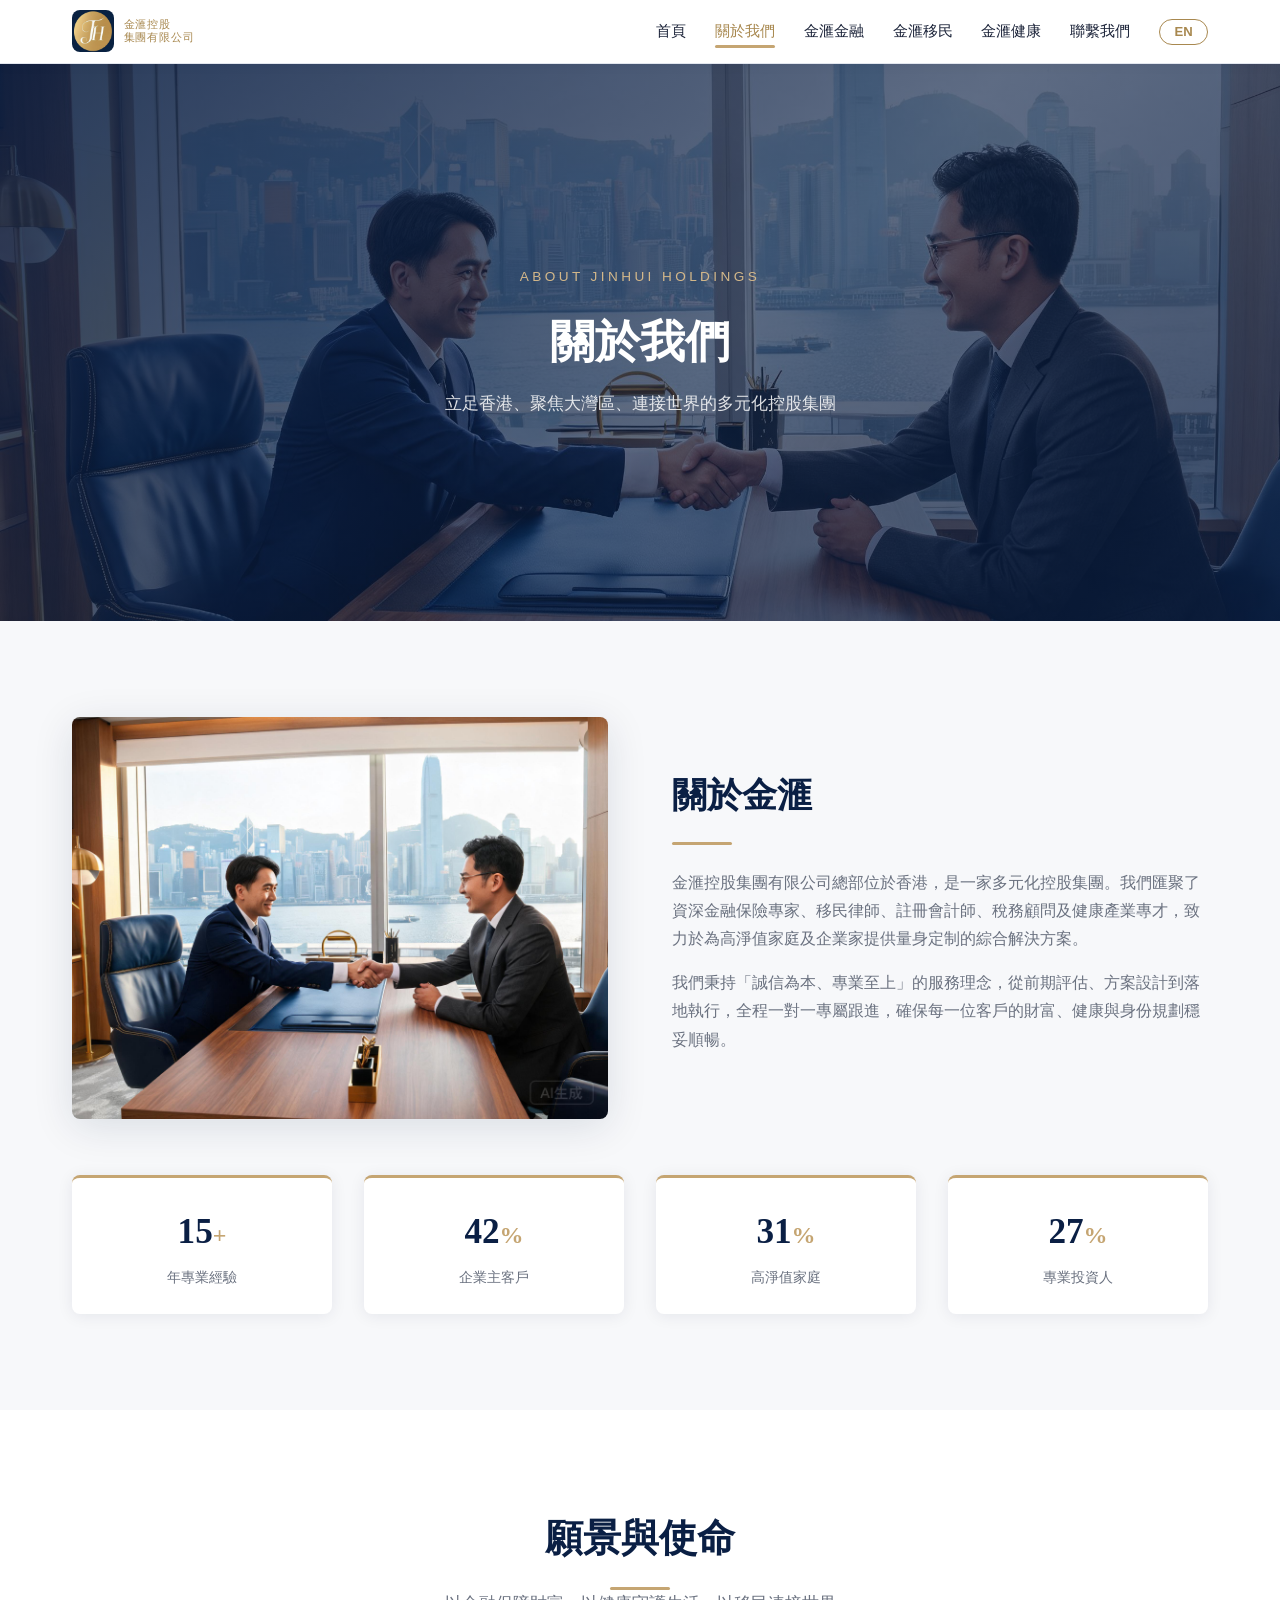
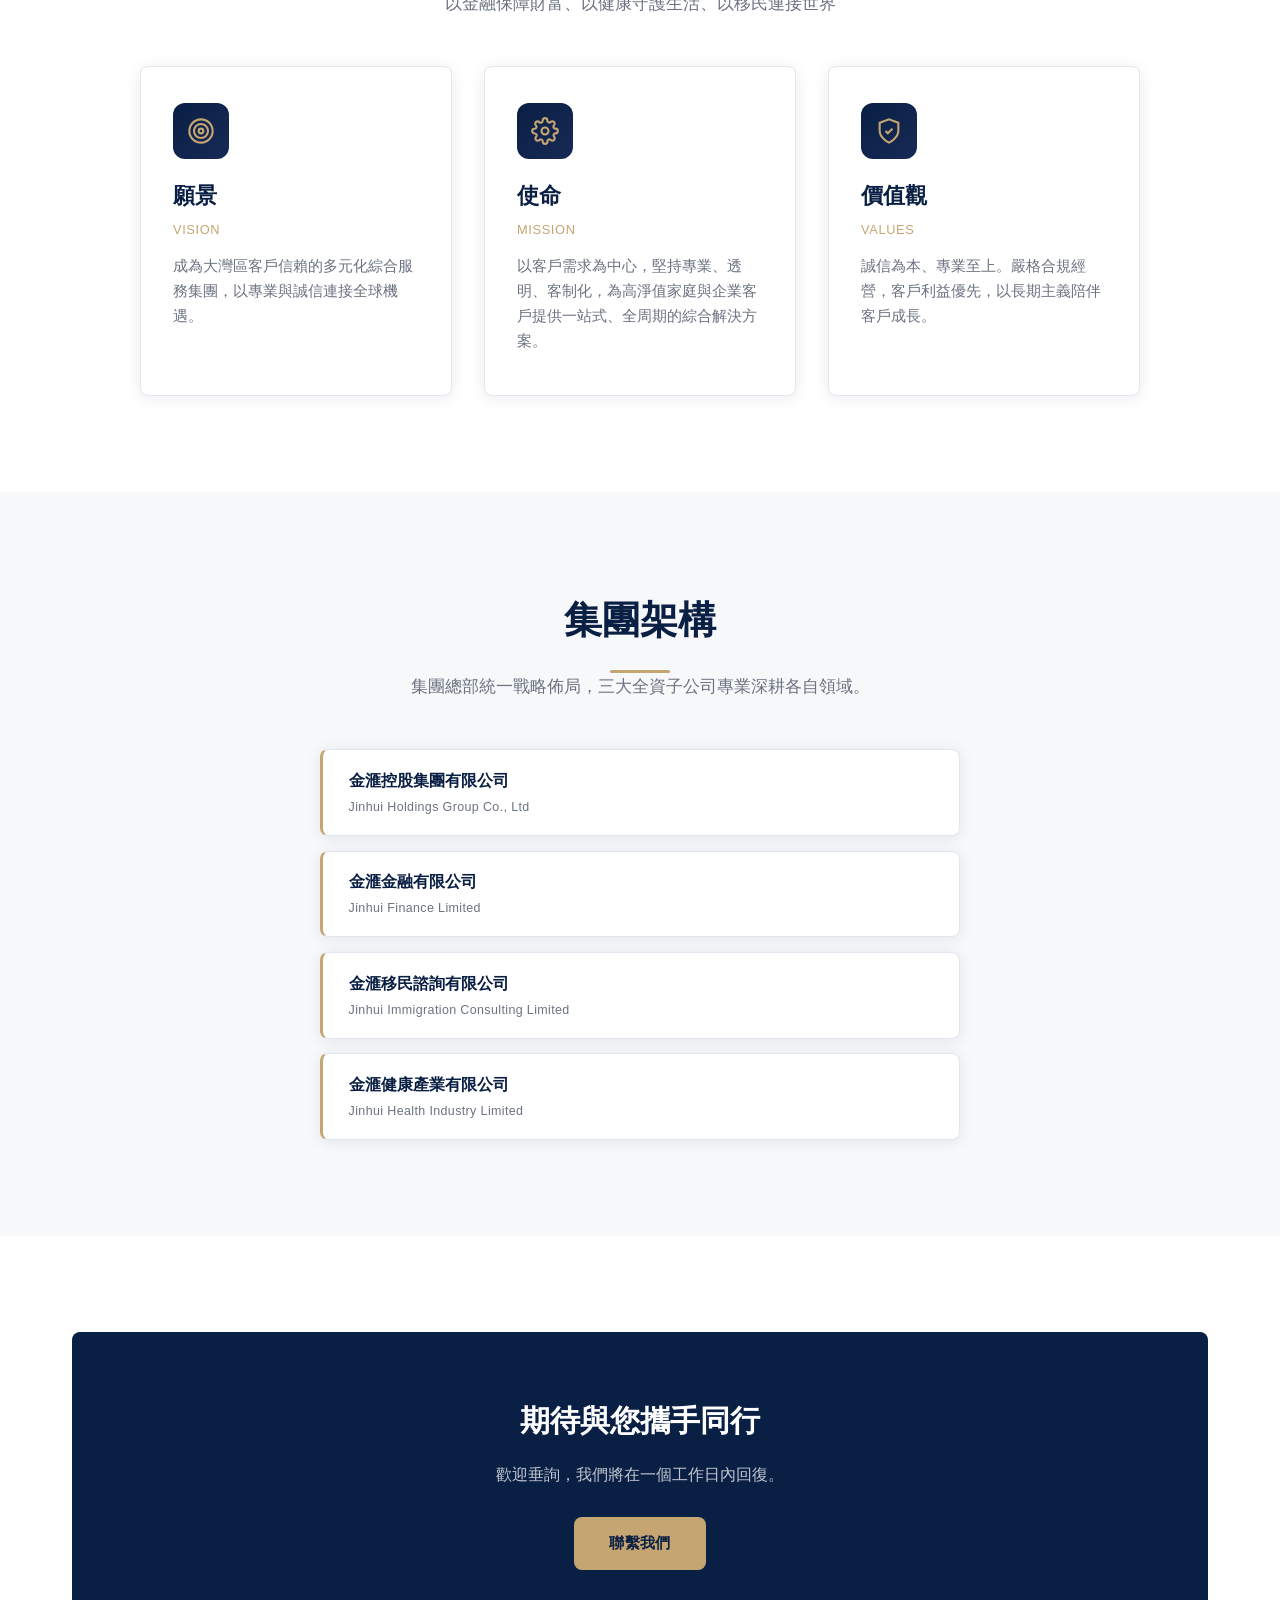
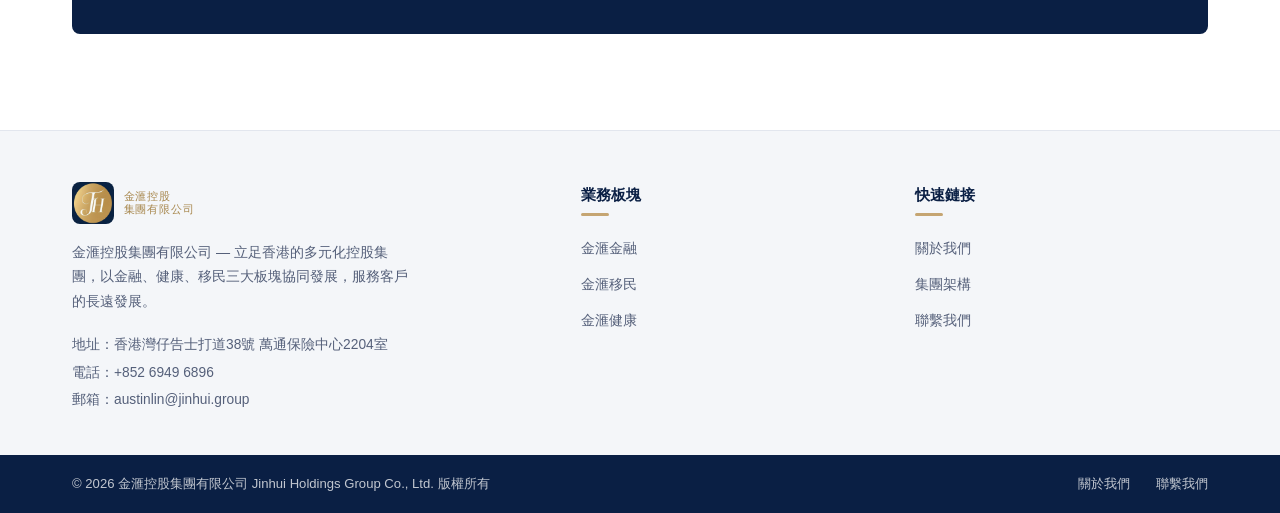
==== about.html @ 1ef228b9 "feat: publish Jinhui Holdings corporate website Prepare the static site and custom-domain metadata f" ====
<!DOCTYPE html>
<html lang="zh-Hant" data-page-node-id="eE4BcEGhGxmazzj2PomCER">
<head data-page-node-id="MCQj3cg4lOn9yyyKEbtT5f">
<meta charset="UTF-8" data-page-node-id="UzpU7IrCKvAQt7KiS0iIye">
<meta name="viewport" content="width=device-width, initial-scale=1.0" data-page-node-id="HcaDnHZ6V0VCbIeME7YS0T">
<title>關於我們 | 金滙控股集團</title>
<meta name="description" content="金滙控股集團有限公司 — 總部位於香港的多元化控股集團，全資控股金滙金融、金滙移民諮詢、金滙健康產業三大子公司。" data-page-node-id="Y9VOPil4fR7sx3RxsmXLaq">
<link rel="stylesheet" href="css/style.css" data-page-node-id="nHeb1oRttQOde43OFJscnE">
<link rel="icon" type="image/png" sizes="32x32" href="assets/favicon-32.png">
<link rel="icon" type="image/png" sizes="64x64" href="assets/favicon-64.png">
<link rel="apple-touch-icon" href="assets/apple-touch-icon.png">
</head>
<body data-page-node-id="IwJy9JYKHjtKVmtMdqn34Z">

<nav id="navbar">
  <div class="nav-inner">
    <a href="index.html" class="logo">
      <div class="logo-icon"><img src="assets/logo-emblem.png" alt="JH"></div>
      <div class="logo-text">
        <span data-zh="金滙控股" data-en="Jinhui Holdings">金滙控股</span>
        <span data-zh="集團有限公司" data-en="GROUP CO., LIMITED">集團有限公司</span>
      </div>
    </a>
    <ul class="nav-links" id="navLinks">
      <li><a href="index.html" data-zh="首頁" data-en="Home">首頁</a></li>
      <li><a href="about.html" class="active" data-zh="關於我們" data-en="About">關於我們</a></li>
      <li><a href="finance.html" data-zh="金滙金融" data-en="Finance">金滙金融</a></li>
      <li><a href="immigration.html" data-zh="金滙移民" data-en="Immigration">金滙移民</a></li>
      <li><a href="health.html" data-zh="金滙健康" data-en="Health">金滙健康</a></li>
      <li><a href="contact.html" data-zh="聯繫我們" data-en="Contact">聯繫我們</a></li>
      <li><button class="lang-toggle" id="langToggle">EN</button></li>
    </ul>
    <button class="mobile-menu-btn" id="mobileBtn">☰</button>
  </div>
</nav>

<section class="page-hero" data-page-node-id="4K9D8DnpXnD4dbDwvVWU7y">
  <div class="hero-bg" style="background-image:url('assets/about_2240x1680.jpg');" data-page-node-id="DdmIPkbaT8o4WJLGsfCz7A"></div>
  <div class="hero-overlay" data-page-node-id="FbOAQDEmauybXSCOhObon4"></div>
  <div class="hero-content" data-page-node-id="COlJblxYBrujt7WaLK5jYG">
    <div class="en-sub" data-page-node-id="ZxslK1bdbNjBwr8sWN6BMw">ABOUT JINHUI HOLDINGS</div>
    <h1 data-zh="關於我們" data-en="About Us" data-page-node-id="Qpkr23pB59TIJI4q9OEZc4">關於我們</h1>
    <p data-zh="立足香港、聚焦大灣區、連接世界的多元化控股集團" data-en="A Hong Kong-based diversified holding group connecting the world" data-page-node-id="5E88HlI75EWmsR7UigKwrm">立足香港、聚焦大灣區、連接世界的多元化控股集團</p>
  </div>
</section>

<!-- 關於金滙 -->
<section class="section about" id="about" data-page-node-id="ItS3aSPo7b7SvwIJf63vgk">
  <div class="container" data-page-node-id="GRuTf5U9RgCc1JfO9VtXOs">
    <div class="about-grid" data-page-node-id="Hv744bWJwZlkPniJrD3gyR">
      <div class="about-img fade-up" data-page-node-id="Obf9pA5eggv2EEfPHIaZAr">
        <img src="assets/about_2240x1680.jpg" alt="Jinhui Holdings Office" data-page-node-id="HzggFEd9pl2PIQSo4dkBwv">
      </div>
      <div class="about-text fade-up" data-page-node-id="H0HxMnNbCWkOxVCUqib9pg">
        <h2 data-zh="關於金滙" data-en="About Jinhui" data-page-node-id="AT78g6DT21QFt6NQLgIP5L">關於金滙</h2>
        <div class="gold-line" style="margin-left:0;" data-page-node-id="EcrFQhNlttEZ2OFUkKT5iU"></div>
        <p data-zh="金滙控股集團有限公司總部位於香港，是一家多元化控股集團。我們匯聚了資深金融保險專家、移民律師、註冊會計師、稅務顧問及健康產業專才，致力於為高淨值家庭及企業家提供量身定制的綜合解決方案。" data-en="Headquartered in Hong Kong, Jinhui Holdings Group Co., Ltd is a diversified holding group. We bring together senior finance and insurance experts, immigration lawyers, certified accountants, tax advisors, and health industry specialists, dedicated to tailored solutions for high-net-worth families and entrepreneurs." data-page-node-id="tanVkGUZ8AbOTTv5iijAue">
          金滙控股集團有限公司總部位於香港，是一家多元化控股集團。我們匯聚了資深金融保險專家、移民律師、註冊會計師、稅務顧問及健康產業專才，致力於為高淨值家庭及企業家提供量身定制的綜合解決方案。
        </p>
        <p data-zh="我們秉持「誠信為本、專業至上」的服務理念，從前期評估、方案設計到落地執行，全程一對一專屬跟進，確保每一位客戶的財富、健康與身份規劃穩妥順暢。" data-en="Guided by the principle of integrity first and professionalism above all, we provide dedicated one-on-one service from initial assessment and solution design to execution — ensuring every client's wealth, health, and identity planning is smooth and secure." data-page-node-id="1mXBhMIwmapcfBRvrRiBIe">
          我們秉持「誠信為本、專業至上」的服務理念，從前期評估、方案設計到落地執行，全程一對一專屬跟進，確保每一位客戶的財富、健康與身份規劃穩妥順暢。
        </p>
      </div>
    </div>
    <div class="stats-grid stats-on-light" style="margin-top:3.5rem;" data-page-node-id="PWqocJgD6byXKuAEezfhc7">
      <div class="stat-item fade-up" data-page-node-id="BtQs8zCgyiB0R2fhjGrK8b">
        <div class="stat-num" data-page-node-id="zHTk788iMYB7skvuB1Csop">15<span data-page-node-id="FcwrgLxJkYuJ2PqlMbatZP">+</span></div>
        <div class="stat-label" data-zh="年專業經驗" data-en="Years of Experience" data-page-node-id="sFbrjFqGqxuoLYlLae8oJq">年專業經驗</div>
      </div>
      <div class="stat-item fade-up" data-page-node-id="HGYeX89CCIBXUNeD0oxM2m">
        <div class="stat-num" data-page-node-id="3LRVJdd3eA7KdHxUr0I3tf">42<span data-page-node-id="QmuErCnXh4eWL8dFYq0Gsp">%</span></div>
        <div class="stat-label" data-zh="企業主客戶" data-en="Entrepreneur Clients" data-page-node-id="viufOLmj21mV8T8eybrg6n">企業主客戶</div>
      </div>
      <div class="stat-item fade-up" data-page-node-id="GH9K4eFNCbQyQzm8H48h7c">
        <div class="stat-num" data-page-node-id="lDlnOKztVXC2C84BnPGhlp">31<span data-page-node-id="DGXQC6MH6KLXURcayxO3h9">%</span></div>
        <div class="stat-label" data-zh="高淨值家庭" data-en="HNW Families" data-page-node-id="ovUk0qnwLyLz8sGFqBDwOg">高淨值家庭</div>
      </div>
      <div class="stat-item fade-up" data-page-node-id="hrovHceD8ipxjkn65Qx2rN">
        <div class="stat-num" data-page-node-id="PAlln7mQmDgIbRJttUWDEY">27<span data-page-node-id="e7lnl0PuK2c7ivjUnlLojk">%</span></div>
        <div class="stat-label" data-zh="專業投資人" data-en="Professional Investors" data-page-node-id="8aheFJkKDIj36Y4qWIduCo">專業投資人</div>
      </div>
    </div>
  </div>
</section>

<!-- 願景與使命 -->
<section class="section" data-page-node-id="AgTpRf7EkNOxFETYP3N9a1">
  <div class="container" data-page-node-id="gIpTmeH4kGcIsDx2dcOqhG">
    <h2 class="section-title" data-zh="願景與使命" data-en="Vision &amp; Mission" data-page-node-id="uTPwPXLY3GLBESZa3HZDj2">願景與使命</h2>
    <div class="gold-line" data-page-node-id="sg1PTk4IzuEoDvi9x9H5oY"></div>
    <p class="section-subtitle" data-zh="以金融保障財富、以健康守護生活、以移民連接世界" data-en="Safeguarding wealth through finance, protecting life through health, connecting the world through immigration" data-page-node-id="I3bm1amcvtTWxLDTKGrAdF">
      以金融保障財富、以健康守護生活、以移民連接世界
    </p>
    <div class="grid-3" style="max-width:1000px;margin:0 auto;" data-page-node-id="fl3fFqeTVyIJB0EK3fiAfC">
      <div class="service-card fade-up" data-page-node-id="wW2bih8XBTguNK2hFJZtAt">
        <div class="service-card-top" data-page-node-id="qnj8tkE31QJLNNfiSziPb1">
          <div class="service-icon" data-page-node-id="FjRTPUwd9D0FCG433scHxi">
            <svg viewBox="0 0 24 24" fill="none" stroke="#c5a572" stroke-width="1.8" data-page-node-id="vnvMTpXZg6o4cjRmbiWdAd"><circle cx="12" cy="12" r="10" data-page-node-id="biWvLKPIyfJFsO0ckFRPvJ"></circle><circle cx="12" cy="12" r="6" data-page-node-id="7xfUrW8X9QlgkgOjFlB5yE"></circle><circle cx="12" cy="12" r="2" data-page-node-id="Mj6T0rVYHqu5S12ll8WLeX"></circle></svg>
          </div>
          <h3 data-zh="願景" data-en="Vision" data-page-node-id="eLhq4wdD4kGoTEyH3sCe4J">願景</h3>
          <div class="sub-en" data-page-node-id="2p96E7zU79OhiYhLjZPuHA">VISION</div>
          <p data-zh="成為大灣區客戶信賴的多元化綜合服務集團，以專業與誠信連接全球機遇。" data-en="To become the trusted diversified service group in the Greater Bay Area, connecting global opportunities with expertise and integrity." data-page-node-id="XFuLobwe48MyJPwFT9Cua5">
            成為大灣區客戶信賴的多元化綜合服務集團，以專業與誠信連接全球機遇。
          </p>
        </div>
      </div>
      <div class="service-card fade-up" data-page-node-id="2ZB8nKoSXg3XPlfqZD15ry">
        <div class="service-card-top" data-page-node-id="pvKad7zmNOIHwWkipswE99">
          <div class="service-icon" data-page-node-id="gK0GFnjPBygOgBUV89fwrE">
            <svg viewBox="0 0 24 24" fill="none" stroke="#c5a572" stroke-width="1.8" data-page-node-id="9VD9bRqS5AB0GtDvcxMUjm"><path d="M12 15a3 3 0 100-6 3 3 0 000 6z" data-page-node-id="rgLcMkcAMggCASZt3LUQAO"></path><path d="M19.4 15a1.65 1.65 0 00.33 1.82l.06.06a2 2 0 11-2.83 2.83l-.06-.06a1.65 1.65 0 00-1.82-.33 1.65 1.65 0 00-1 1.51V21a2 2 0 01-4 0v-.09a1.65 1.65 0 00-1-1.51 1.65 1.65 0 00-1.82.33l-.06.06a2 2 0 11-2.83-2.83l.06-.06a1.65 1.65 0 00.33-1.82 1.65 1.65 0 00-1.51-1H3a2 2 0 010-4h.09a1.65 1.65 0 001.51-1 1.65 1.65 0 00-.33-1.82l-.06-.06a2 2 0 112.83-2.83l.06.06a1.65 1.65 0 001.82.33H9a1.65 1.65 0 001-1.51V3a2 2 0 014 0v.09a1.65 1.65 0 001 1.51 1.65 1.65 0 001.82-.33l.06-.06a2 2 0 112.83 2.83l-.06.06a1.65 1.65 0 00-.33 1.82V9a1.65 1.65 0 001.51 1H21a2 2 0 010 4h-.09a1.65 1.65 0 00-1.51 1z" data-page-node-id="NjXsbSSeaOPgyHQBHSIDNj"></path></svg>
          </div>
          <h3 data-zh="使命" data-en="Mission" data-page-node-id="b01AR3Z10AdCK4by0IR0Fk">使命</h3>
          <div class="sub-en" data-page-node-id="H9kXpmkZ0Uh94DTPg2QpIM">MISSION</div>
          <p data-zh="以客戶需求為中心，堅持專業、透明、客制化，為高淨值家庭與企業客戶提供一站式、全周期的綜合解決方案。" data-en="Client-centered, professional, transparent, and tailored — delivering one-stop, full-cycle solutions for HNW families and enterprises." data-page-node-id="wWzQOVQrybfkpZeH4u4qzV">
            以客戶需求為中心，堅持專業、透明、客制化，為高淨值家庭與企業客戶提供一站式、全周期的綜合解決方案。
          </p>
        </div>
      </div>
      <div class="service-card fade-up" data-page-node-id="JQHR9QnRjXtnUJVBcjZ8eJ">
        <div class="service-card-top" data-page-node-id="Kz6Ck13tsPsjAHMiMbpfyu">
          <div class="service-icon" data-page-node-id="0f2nDgnFpXGKnwupX19xZS">
            <svg viewBox="0 0 24 24" fill="none" stroke="#c5a572" stroke-width="1.8" data-page-node-id="wLtL4i1YRjjAvLvoHUREaN"><path d="M12 22s8-4 8-10V5l-8-3-8 3v7c0 6 8 10 8 10z" data-page-node-id="3FfJpZNCyUYEx5fep3RnEu"></path><path d="M9 12l2 2 4-4" data-page-node-id="BVH7GynqEmJN6znWoB2KkB"></path></svg>
          </div>
          <h3 data-zh="價值觀" data-en="Values" data-page-node-id="QK6EQ7gXS0cjQ3ppz9q3xa">價值觀</h3>
          <div class="sub-en" data-page-node-id="K7lQes2KlEKRemrW6DOcXS">VALUES</div>
          <p data-zh="誠信為本、專業至上。嚴格合規經營，客戶利益優先，以長期主義陪伴客戶成長。" data-en="Integrity first, professionalism above all. Strict compliance, client interests priority, and long-term partnership." data-page-node-id="0nXdaBAEsXy3gqwKlGMxj7">
            誠信為本、專業至上。嚴格合規經營，客戶利益優先，以長期主義陪伴客戶成長。
          </p>
        </div>
      </div>
    </div>
  </div>
</section>

<!-- 集團架構 -->
<section class="section about" id="structure" data-page-node-id="sLRb3KXPQp8DjX4C0So46H">
  <div class="container" data-page-node-id="fNMbrWawAtZQHiOcuDTquD">
    <h2 class="section-title" data-zh="集團架構" data-en="Group Structure" data-page-node-id="YvyNDRqHu6jPnpoRrJEnLG">集團架構</h2>
    <div class="gold-line" data-page-node-id="Y4E0T1kZE7wAdNn9ERNtvn"></div>
    <p class="section-subtitle" data-zh="集團總部統一戰略佈局，三大全資子公司專業深耕各自領域。" data-en="Unified group strategy with three wholly-owned subsidiaries, each deeply specialized." data-page-node-id="3Y6TaQjVbE3qBYxq5afIFP">
      集團總部統一戰略佈局，三大全資子公司專業深耕各自領域。
    </p>
    <div class="company-list fade-up">
      <div class="company-item">
        <div class="company-name" data-zh="金滙控股集團有限公司" data-en="Jinhui Holdings Group Co., Ltd">金滙控股集團有限公司</div>
        <div class="company-en">Jinhui Holdings Group Co., Ltd</div>
      </div>
      <div class="company-item">
        <div class="company-name" data-zh="金滙金融有限公司" data-en="Jinhui Finance Limited">金滙金融有限公司</div>
        <div class="company-en">Jinhui Finance Limited</div>
      </div>
      <div class="company-item">
        <div class="company-name" data-zh="金滙移民諮詢有限公司" data-en="Jinhui Immigration Consulting Limited">金滙移民諮詢有限公司</div>
        <div class="company-en">Jinhui Immigration Consulting Limited</div>
      </div>
      <div class="company-item">
        <div class="company-name" data-zh="金滙健康產業有限公司" data-en="Jinhui Health Industry Limited">金滙健康產業有限公司</div>
        <div class="company-en">Jinhui Health Industry Limited</div>
      </div>
    </div>
  </div>
</section>

<!-- CTA -->
<section class="section" data-page-node-id="mu9Jpg04T5K9pk4wYqOCF4">
  <div class="container" data-page-node-id="AWJeKLadE6EzgHLDf7PBrQ">
    <div class="cta-band fade-up" data-page-node-id="55FTxEmUdrMtnc5KKDs0Bo">
      <h2 data-zh="期待與您攜手同行" data-en="Looking Forward to Working with You" data-page-node-id="iUd6FWKczuihdHpkxuBHvb">期待與您攜手同行</h2>
      <p data-zh="歡迎垂詢，我們將在一個工作日內回復。" data-en="Feel free to reach out — we will respond within one business day." data-page-node-id="ewp4nYwsQjGQ9FCwkrSEKh">
        歡迎垂詢，我們將在一個工作日內回復。
      </p>
      <a href="contact.html" class="btn btn-gold" data-zh="聯繫我們" data-en="Contact Us" data-page-node-id="x3l5S80Cc9rxeRhxIbh6ps">聯繫我們</a>
    </div>
  </div>
</section>

<footer class="site-footer">
  <div class="container">
    <div class="footer-grid">
      <div class="footer-brand">
        <a href="index.html" class="logo">
          <div class="logo-icon"><img src="assets/logo-emblem.png" alt="JH"></div>
          <div class="logo-text">
            <span data-zh="金滙控股" data-en="Jinhui Holdings">金滙控股</span>
            <span data-zh="集團有限公司" data-en="GROUP CO., LIMITED">集團有限公司</span>
          </div>
        </a>
        <p data-zh="金滙控股集團有限公司 — 立足香港的多元化控股集團，以金融、健康、移民三大板塊協同發展，服務客戶的長遠發展。" data-en="Jinhui Holdings Group Co., Ltd — a Hong Kong-based diversified holding group across finance, health, and immigration sectors.">
          金滙控股集團有限公司 — 立足香港的多元化控股集團，以金融、健康、移民三大板塊協同發展，服務客戶的長遠發展。
        </p>
        <ul class="footer-contact">
          <li data-zh="地址：香港灣仔告士打道38號 萬通保險中心2204室" data-en="Address: Unit 2204, YF Life Centre, 38 Gloucester Road, Wan Chai, HK">地址：香港灣仔告士打道38號 萬通保險中心2204室</li>
          <li><a href="tel:+85269496896" data-zh="電話：+852 6949 6896" data-en="Tel: +852 6949 6896">電話：+852 6949 6896</a></li>
          <li><a href="mailto:austinlin@jinhui.group" data-zh="郵箱：austinlin@jinhui.group" data-en="Email: austinlin@jinhui.group">郵箱：austinlin@jinhui.group</a></li>
        </ul>
      </div>
      <div class="footer-col">
        <h4 data-zh="業務板塊" data-en="Business">業務板塊</h4>
        <ul>
          <li><a href="finance.html" data-zh="金滙金融" data-en="Jinhui Finance">金滙金融</a></li>
      <li><a href="immigration.html" data-zh="金滙移民" data-en="Jinhui Immigration">金滙移民</a></li>
      <li><a href="health.html" data-zh="金滙健康" data-en="Jinhui Health">金滙健康</a></li>
        </ul>
      </div>
      <div class="footer-col">
        <h4 data-zh="快速鏈接" data-en="Quick Links">快速鏈接</h4>
        <ul>
          <li><a href="about.html" data-zh="關於我們" data-en="About Us">關於我們</a></li>
          <li><a href="about.html#structure" data-zh="集團架構" data-en="Group Structure">集團架構</a></li>
          <li><a href="contact.html" data-zh="聯繫我們" data-en="Contact Us">聯繫我們</a></li>
        </ul>
      </div>
    </div>
  </div>
  <div class="footer-bottom-bar">
    <div class="container footer-bottom-inner">
      <p data-zh="© 2026 金滙控股集團有限公司 Jinhui Holdings Group Co., Ltd. 版權所有" data-en="© 2026 Jinhui Holdings Group Co., Ltd. All Rights Reserved">© 2026 金滙控股集團有限公司 Jinhui Holdings Group Co., Ltd. 版權所有</p>
      <div>
        <a href="about.html" data-zh="關於我們" data-en="About">關於我們</a>
        <a href="contact.html" data-zh="聯繫我們" data-en="Contact">聯繫我們</a>
      </div>
    </div>
  </div>
</footer>

<script src="js/main.js"></script>
</body>
</html>
---- css/style.css ----
/* ============ 金滙控股集團 官網樣式（參照公司草稿設計體系） ============ */
@font-face {
  font-family: 'IBMPlexSerif';
  src: url('../assets/IBMPlexSerif-Regular.ttf') format('truetype');
  font-weight: 400;
}
@font-face {
  font-family: 'IBMPlexSerif';
  src: url('../assets/IBMPlexSerif-Bold.ttf') format('truetype');
  font-weight: 700;
}
@font-face {
  font-family: 'WorkSans';
  src: url('../assets/WorkSans-Regular.ttf') format('truetype');
  font-weight: 400;
}
@font-face {
  font-family: 'WorkSans';
  src: url('../assets/WorkSans-Bold.ttf') format('truetype');
  font-weight: 700;
}

:root {
  --navy: #0a1f44;
  --navy-light: #162a56;
  --navy-lighter: #1e3a6e;
  --gold: #c5a572;
  --gold-light: #d4b88a;
  --gold-dark: #a8884f;
  --bg: #ffffff;
  --bg2: #f7f8fa;
  --bg3: #eef1f6;
  --ink: #1a2238;
  --muted: #6b7280;
  --rule: #e2e6ee;
  --white: #ffffff;
  --font-serif: 'IBMPlexSerif', 'Songti SC', 'STSong', Georgia, serif;
  --font-sans: 'WorkSans', 'PingFang SC', 'Microsoft YaHei', -apple-system, 'Helvetica Neue', sans-serif;
  --max: 1200px;
  --radius: 8px;
  --shadow: 0 2px 16px rgba(10, 31, 68, 0.08);
  --shadow-lg: 0 8px 40px rgba(10, 31, 68, 0.12);
  --transition: 0.3s ease;
}

*, *::before, *::after { box-sizing: border-box; margin: 0; padding: 0; }
html { font-size: 16px; scroll-behavior: smooth; }
body {
  font-family: var(--font-sans);
  color: var(--ink);
  background: var(--bg);
  line-height: 1.7;
  overflow-x: hidden;
}

/* === Reusable === */
.container { max-width: var(--max); margin: 0 auto; padding: 0 2rem; }
.section { padding: 6rem 0; }
.section-title {
  font-family: var(--font-serif);
  font-size: 2.4rem;
  font-weight: 700;
  color: var(--navy);
  text-align: center;
  margin-bottom: 0.5rem;
}
.section-subtitle {
  text-align: center;
  color: var(--muted);
  font-size: 1.05rem;
  margin-bottom: 3rem;
  max-width: 640px;
  margin-left: auto;
  margin-right: auto;
}
.gold-line {
  width: 60px;
  height: 3px;
  background: var(--gold);
  margin: 1rem auto 0;
  border-radius: 2px;
}
.btn {
  display: inline-block;
  padding: 0.85rem 2.2rem;
  font-family: var(--font-sans);
  font-size: 0.95rem;
  font-weight: 700;
  border-radius: var(--radius);
  cursor: pointer;
  transition: var(--transition);
  text-decoration: none;
  border: none;
  letter-spacing: 0.02em;
}
.btn-gold { background: var(--gold); color: var(--navy); }
.btn-gold:hover { background: var(--gold-dark); color: var(--white); transform: translateY(-2px); box-shadow: 0 6px 20px rgba(197,165,114,0.4); }
.btn-outline { background: transparent; color: var(--white); border: 2px solid var(--white); }
.btn-outline:hover { background: var(--white); color: var(--navy); }
.btn-navy { background: var(--navy); color: var(--white); }
.btn-navy:hover { background: var(--navy-light); transform: translateY(-2px); }

/* === Navigation（參照金控集團官網：白色頂欄 + 高亮下劃線） === */
nav {
  position: sticky;
  top: 0; left: 0;
  width: 100%;
  z-index: 1000;
  background: var(--white);
  box-shadow: 0 1px 0 var(--rule), 0 2px 12px rgba(10, 31, 68, 0.06);
}
.nav-inner {
  max-width: var(--max);
  margin: 0 auto;
  padding: 0.65rem 2rem;
  display: flex;
  align-items: center;
  justify-content: space-between;
}
.logo { display: flex; align-items: center; gap: 0.6rem; text-decoration: none; }
.logo-icon {
  width: 42px; height: 42px;
  border-radius: 8px;
  background: var(--navy);
  display: flex; align-items: center; justify-content: center;
  font-family: var(--font-serif);
  font-weight: 700; font-size: 1.25rem;
  color: var(--gold);
  flex-shrink: 0;
  overflow: hidden;
}
.logo-icon img { width: 100%; height: 100%; object-fit: cover; display: block; }
.logo-text { font-family: var(--font-serif); font-size: 1.15rem; font-weight: 700; color: var(--navy); line-height: 1.2; }
.logo-text span { display: block; font-size: 0.68rem; font-weight: 400; color: var(--gold-dark); letter-spacing: 0.08em; }
.nav-links { display: flex; align-items: center; gap: 1.8rem; list-style: none; }
.nav-links a {
  color: var(--ink);
  text-decoration: none;
  font-size: 0.92rem;
  font-weight: 500;
  padding: 0.4rem 0;
  transition: var(--transition);
  position: relative;
}
.nav-links a:hover, .nav-links a.active { color: var(--gold-dark); }
.nav-links a::after {
  content: '';
  position: absolute;
  bottom: -2px; left: 0;
  width: 0; height: 3px;
  background: var(--gold);
  border-radius: 2px;
  transition: var(--transition);
}
.nav-links a:hover::after, .nav-links a.active::after { width: 100%; }
.lang-toggle {
  background: transparent;
  border: 1px solid var(--gold-dark);
  color: var(--gold-dark);
  padding: 0.3rem 0.9rem;
  border-radius: 20px;
  font-size: 0.82rem;
  cursor: pointer;
  transition: var(--transition);
  font-family: var(--font-sans);
  font-weight: 600;
}
.lang-toggle:hover { background: var(--gold-dark); color: var(--white); border-color: var(--gold-dark); }
.mobile-menu-btn { display: none; background: none; border: none; color: var(--navy); font-size: 1.5rem; cursor: pointer; }

/* === Hero (首頁) === */
.hero {
  position: relative;
  min-height: 100vh;
  display: flex;
  align-items: center;
  justify-content: center;
  text-align: center;
  overflow: hidden;
}
.hero-bg { position: absolute; inset: 0; background: url('../assets/hero_bg_2560x1440.jpg') center/cover no-repeat; }
.hero-overlay { position: absolute; inset: 0; background: linear-gradient(135deg, rgba(10,31,68,0.85) 0%, rgba(10,31,68,0.6) 50%, rgba(10,31,68,0.75) 100%); }
.hero-content { position: relative; z-index: 2; max-width: 860px; padding: 0 2rem; }
.hero-tag {
  display: inline-block;
  color: var(--gold);
  font-size: 0.85rem;
  letter-spacing: 0.2em;
  margin-bottom: 1.5rem;
  padding-bottom: 0.5rem;
  border-bottom: 1px solid rgba(197,165,114,0.4);
}
.hero h1 {
  font-family: var(--font-serif);
  font-size: 3.5rem;
  font-weight: 700;
  color: var(--white);
  line-height: 1.25;
  margin-bottom: 1.2rem;
}
.hero h1 .gold-text { color: var(--gold); }
.hero p {
  font-size: 1.15rem;
  color: rgba(255,255,255,0.85);
  margin-bottom: 2.5rem;
  max-width: 640px;
  margin-left: auto; margin-right: auto;
  line-height: 1.8;
}
.hero-btns { display: flex; gap: 1rem; justify-content: center; flex-wrap: wrap; }
.hero-scroll {
  position: absolute;
  bottom: 2rem; left: 50%;
  transform: translateX(-50%);
  color: rgba(255,255,255,0.5);
  font-size: 0.8rem;
  letter-spacing: 0.1em;
  animation: bounce 2s infinite;
}
@keyframes bounce {
  0%, 100% { transform: translateX(-50%) translateY(0); }
  50% { transform: translateX(-50%) translateY(8px); }
}

/* === 子頁橫幅 === */
.page-hero {
  position: relative;
  min-height: 62vh;
  display: flex;
  align-items: center;
  justify-content: center;
  text-align: center;
  overflow: hidden;
}
.page-hero .hero-overlay { background: linear-gradient(135deg, rgba(10,31,68,0.88) 0%, rgba(10,31,68,0.65) 55%, rgba(10,31,68,0.8) 100%); }
.page-hero .hero-content { max-width: 800px; }
.page-hero h1 { font-family: var(--font-serif); font-size: 2.8rem; font-weight: 700; color: var(--white); margin-bottom: 0.6rem; }
.page-hero .en-sub { color: var(--gold-light); font-size: 0.85rem; letter-spacing: 0.25em; text-transform: uppercase; margin-bottom: 1rem; }
.page-hero p { color: rgba(255,255,255,0.85); font-size: 1.05rem; max-width: 640px; margin: 0 auto; }

/* === 數據帶 === */
.stats-band { background: var(--navy); padding: 3.5rem 0; }
.stats-band .section-subtitle { margin-bottom: 0; }
.stats-grid { display: grid; grid-template-columns: repeat(4, 1fr); gap: 2rem; }
.stat-item {
  text-align: center;
  padding: 1.5rem 1rem;
  background: rgba(255,255,255,0.04);
  border-radius: var(--radius);
  border-top: 3px solid var(--gold);
}
.stat-num { font-family: var(--font-serif); font-size: 2.2rem; font-weight: 700; color: var(--white); }
.stat-num span { color: var(--gold); font-size: 1.5rem; }
.stat-label { font-size: 0.85rem; color: rgba(255,255,255,0.7); margin-top: 0.3rem; }

/* 亮色背景上的統計（關於頁） */
.stats-on-light .stat-item { background: var(--white); box-shadow: var(--shadow); }
.stats-on-light .stat-num { color: var(--navy); }
.stats-on-light .stat-label { color: var(--muted); }

/* === 關於 / 圖文排版 === */
.about { background: var(--bg2); }
.about-grid { display: grid; grid-template-columns: 1fr 1fr; gap: 4rem; align-items: center; }
.about-img { border-radius: var(--radius); overflow: hidden; box-shadow: var(--shadow-lg); }
.about-img img { width: 100%; height: 100%; object-fit: cover; display: block; }
.about-text h2 { font-family: var(--font-serif); font-size: 2.2rem; font-weight: 700; color: var(--navy); margin-bottom: 0.3rem; }
.about-text .gold-line { margin: 1rem 0 1.5rem; }
.about-text p { color: var(--muted); margin-bottom: 1rem; font-size: 0.98rem; line-height: 1.8; }

/* === 金控式業務板塊大卡（圖 + 標題 + 查看詳情） === */
.sector-card {
  display: block;
  text-decoration: none;
  background: var(--white);
  border: 1px solid var(--rule);
  border-radius: var(--radius);
  overflow: hidden;
  box-shadow: var(--shadow);
  transition: var(--transition);
}
.sector-card:hover { transform: translateY(-6px); box-shadow: var(--shadow-lg); }
.sector-img { height: 220px; overflow: hidden; }
.sector-img img { width: 100%; height: 100%; object-fit: cover; display: block; transition: transform 0.5s ease; }
.sector-card:hover .sector-img img { transform: scale(1.05); }
.sector-body { padding: 1.8rem 1.6rem 2rem; text-align: center; }
.sector-body h3 { font-family: var(--font-serif); font-size: 1.35rem; font-weight: 700; color: var(--navy); margin-bottom: 0.25rem; }
.sector-body .sub-en { font-size: 0.75rem; color: var(--gold-dark); letter-spacing: 0.06em; margin-bottom: 0.9rem; }
.sector-body p { color: var(--muted); font-size: 0.9rem; line-height: 1.7; margin-bottom: 1.4rem; text-align: justify; }
.sector-btn {
  display: inline-block;
  padding: 0.45rem 1.6rem;
  border: 1px solid var(--gold-dark);
  border-radius: 999px;
  color: var(--muted);
  font-size: 0.85rem;
  transition: var(--transition);
}
.sector-card:hover .sector-btn { background: var(--navy); border-color: var(--navy); color: var(--white); }

/* === 集團動態（新聞欄：主新聞 + 列表） === */
.news-section { background: var(--bg2); }
.news-grid { display: grid; grid-template-columns: 1.1fr 1fr; gap: 2.5rem; align-items: stretch; }
.news-feature {
  display: block;
  text-decoration: none;
  background: var(--white);
  border-radius: var(--radius);
  overflow: hidden;
  box-shadow: var(--shadow);
  border: 1px solid var(--rule);
  transition: var(--transition);
}
.news-feature:hover { box-shadow: var(--shadow-lg); }
.news-feature .news-img { height: 260px; overflow: hidden; }
.news-feature .news-img img { width: 100%; height: 100%; object-fit: cover; display: block; }
.news-feature .news-body { padding: 1.6rem 1.8rem 1.8rem; }
.news-date {
  display: inline-block;
  font-size: 0.75rem;
  color: var(--gold-dark);
  font-weight: 600;
  letter-spacing: 0.05em;
  margin-bottom: 0.5rem;
}
.news-feature h3 { font-family: var(--font-serif); font-size: 1.25rem; color: var(--navy); line-height: 1.5; margin-bottom: 0.6rem; }
.news-feature p { color: var(--muted); font-size: 0.9rem; line-height: 1.7; }
.news-list { background: var(--white); border-radius: var(--radius); border: 1px solid var(--rule); box-shadow: var(--shadow); padding: 0.6rem 1.8rem; display: flex; flex-direction: column; }
.news-item { display: flex; align-items: baseline; gap: 1.2rem; padding: 1.15rem 0; border-bottom: 1px dashed var(--rule); text-decoration: none; }
.news-item:last-child { border-bottom: none; }
.news-item:hover .news-item-title { color: var(--gold-dark); }
.news-item-date { font-size: 0.8rem; color: var(--muted); white-space: nowrap; font-family: var(--font-serif); }
.news-item-date b { display: block; font-size: 1.15rem; color: var(--navy); font-weight: 700; }
.news-item-title { color: var(--ink); font-size: 0.93rem; line-height: 1.55; transition: var(--transition); }

/* === 卡片（服務/板塊） === */
.services-grid { display: grid; grid-template-columns: repeat(2, 1fr); gap: 2rem; }
.grid-4 { display: grid; grid-template-columns: repeat(4, 1fr); gap: 1.6rem; }
.grid-3 { display: grid; grid-template-columns: repeat(3, 1fr); gap: 2rem; }
.service-card {
  background: var(--white);
  border-radius: var(--radius);
  overflow: hidden;
  box-shadow: var(--shadow);
  transition: var(--transition);
  border: 1px solid var(--rule);
  display: block;
  text-decoration: none;
}
.service-card:hover { transform: translateY(-6px); box-shadow: var(--shadow-lg); border-color: var(--gold); }
.service-card-top { padding: 2.2rem 2rem 1.4rem; position: relative; }
.service-icon {
  width: 56px; height: 56px;
  border-radius: 12px;
  background: linear-gradient(135deg, var(--navy), var(--navy-light));
  display: flex; align-items: center; justify-content: center;
  margin-bottom: 1.2rem;
}
.service-icon svg { width: 28px; height: 28px; }
.service-card h3 { font-family: var(--font-serif); font-size: 1.35rem; font-weight: 700; color: var(--navy); margin-bottom: 0.3rem; }
.badge-soon {
  display: inline-block;
  vertical-align: middle;
  margin-left: 0.5rem;
  padding: 0.15rem 0.6rem;
  border-radius: 999px;
  background: rgba(197,165,114,0.15);
  border: 1px solid var(--gold);
  color: var(--gold-dark);
  font-family: var(--font-sans);
  font-size: 0.68rem;
  font-weight: 600;
  letter-spacing: 0.05em;
  white-space: nowrap;
}
.service-card .sub-en { font-size: 0.8rem; color: var(--gold); letter-spacing: 0.05em; margin-bottom: 0.8rem; }
.service-card p { color: var(--muted); font-size: 0.92rem; line-height: 1.7; margin-bottom: 1.2rem; }
.service-card ul { list-style: none; padding: 0 2rem 2.2rem; }
.service-card ul li {
  padding: 0.4rem 0;
  font-size: 0.88rem;
  color: var(--ink);
  display: flex;
  align-items: flex-start;
  gap: 0.5rem;
}
.service-card ul li::before { content: '✦'; color: var(--gold); font-size: 0.75rem; margin-top: 0.25rem; flex-shrink: 0; }
.card-link-more { display: inline-block; margin: 0 2rem 2rem; color: var(--gold-dark); font-weight: 700; font-size: 0.88rem; }

/* === 水質成分與產品檔案 === */
.mineral-grid { display: grid; grid-template-columns: 1.1fr 1fr; gap: 2rem; margin-top: 1rem; }
.mineral-card {
  background: var(--white);
  border: 1px solid var(--rule);
  border-radius: var(--radius);
  box-shadow: var(--shadow);
  padding: 2.2rem 2.2rem 2rem;
}
.mineral-card h3 {
  font-family: var(--font-serif);
  color: var(--navy);
  font-size: 1.3rem;
  font-weight: 700;
  margin-bottom: 1.4rem;
  display: flex;
  align-items: center;
  gap: 0.7rem;
}
.mineral-card h3::before {
  content: '';
  width: 6px; height: 22px;
  background: var(--gold);
  border-radius: 3px;
  flex-shrink: 0;
}
.mineral-table { width: 100%; border-collapse: collapse; font-size: 0.88rem; }
.mineral-table th {
  text-align: left;
  color: var(--gold-dark);
  font-weight: 600;
  padding: 0.5rem 0;
  border-bottom: 2px solid rgba(197,165,114,0.45);
  font-size: 0.8rem;
  letter-spacing: 0.05em;
}
.mineral-table th:last-child { text-align: right; }
.mineral-table td {
  padding: 0.52rem 0;
  border-bottom: 1px dashed var(--rule);
  color: var(--ink);
}
.mineral-table tr:last-child td { border-bottom: none; }
.mineral-table td:last-child { text-align: right; color: var(--navy); }
.mineral-note { margin-top: 1rem; font-size: 0.78rem; color: var(--muted); }
.fact-list { list-style: none; }
.fact-list li {
  display: flex;
  gap: 1rem;
  padding: 0.6rem 0;
  border-bottom: 1px dashed var(--rule);
  font-size: 0.9rem;
  line-height: 1.55;
}
.fact-list li:last-child { border-bottom: none; }
.fact-list li b {
  min-width: 92px;
  color: var(--gold-dark);
  font-weight: 600;
  flex-shrink: 0;
}
.fact-list li span { color: var(--ink); }

/* === 深色 Why 區 === */
.why { background: var(--navy); color: var(--white); }
.why .section-title { color: var(--white); }
.why .section-subtitle { color: rgba(255,255,255,0.7); }
.why-grid { display: grid; grid-template-columns: repeat(3, 1fr); gap: 2.5rem; margin-top: 1rem; }
.why-item { text-align: center; }
.why-icon {
  width: 70px; height: 70px;
  border-radius: 50%;
  border: 2px solid var(--gold);
  display: flex; align-items: center; justify-content: center;
  margin: 0 auto 1.5rem;
}
.why-icon svg { width: 32px; height: 32px; }
.why-item h3 { font-family: var(--font-serif); font-size: 1.2rem; font-weight: 700; color: var(--gold); margin-bottom: 0.8rem; }
.why-item p { color: rgba(255,255,255,0.7); font-size: 0.92rem; line-height: 1.7; }

/* === 案例卡 === */
.case-card {
  background: var(--white);
  border-radius: var(--radius);
  box-shadow: var(--shadow);
  overflow: hidden;
  transition: var(--transition);
  border: 1px solid var(--rule);
}
.case-card:hover { transform: translateY(-4px); box-shadow: var(--shadow-lg); }
.case-img { width: 100%; height: 180px; object-fit: cover; display: block; }
.case-body { padding: 1.5rem; }
.case-tag {
  display: inline-block;
  background: var(--bg3);
  color: var(--navy);
  font-size: 0.75rem;
  padding: 0.25rem 0.7rem;
  border-radius: 4px;
  margin-bottom: 0.8rem;
  font-weight: 600;
}
.case-body h4 { font-family: var(--font-serif); font-size: 1.1rem; font-weight: 700; color: var(--navy); margin-bottom: 0.5rem; }
.case-body p { color: var(--muted); font-size: 0.88rem; line-height: 1.6; }
.case-quote {
  margin-top: 1rem;
  padding-top: 1rem;
  border-top: 1px solid var(--rule);
  font-style: italic;
  color: var(--ink);
  font-size: 0.85rem;
}

/* === 地區項目區塊 === */
.region-block { margin-bottom: 3.2rem; }
.region-title { display: flex; align-items: center; gap: 1rem; margin-bottom: 1.6rem; }
.region-title h3 { font-family: var(--font-serif); color: var(--navy); font-size: 1.45rem; font-weight: 700; }
.region-title .line { flex: 1; height: 1px; background: var(--rule); }
.tag {
  display: inline-block;
  font-size: 0.75rem;
  padding: 0.25rem 0.8rem;
  border-radius: 999px;
  margin-bottom: 0.9rem;
  font-weight: 600;
}
.tag-gold { background: rgba(197,165,114,0.15); color: var(--gold-dark); border: 1px solid rgba(197,165,114,0.45); }
.tag-navy { background: var(--bg3); color: var(--navy); }
.tag-exclusive { background: linear-gradient(135deg, var(--gold), var(--gold-dark)); color: var(--white); }

/* === 產品（巴馬本源 BAMA ORIGIN） === */
.product-hero { display: grid; grid-template-columns: 1.05fr 1fr; gap: 4rem; align-items: center; }
.product-visual {
  background: linear-gradient(160deg, #0e4d45, var(--navy-light) 60%, var(--navy));
  border-radius: var(--radius);
  padding: 3.5rem 2.5rem;
  color: var(--white);
  text-align: center;
  box-shadow: var(--shadow-lg);
}
.product-visual .bottle { font-size: 4rem; margin-bottom: 1rem; filter: drop-shadow(0 12px 18px rgba(0,0,0,0.35)); }
.product-visual .product-photo { width: 100%; border-radius: var(--radius); display: block; margin-bottom: 1.6rem; box-shadow: 0 10px 32px rgba(0,0,0,0.35); }
.product-visual h3 { font-family: var(--font-serif); font-size: 1.9rem; letter-spacing: 0.15em; color: var(--white); }
.product-visual .sub { color: #9fd8cc; font-size: 0.8rem; letter-spacing: 0.2em; margin-bottom: 1.5rem; text-transform: uppercase; }
.ph-cards { display: grid; grid-template-columns: repeat(3, 1fr); gap: 0.9rem; margin-top: 1.6rem; }
.ph-card { background: rgba(255,255,255,0.08); border: 1px solid rgba(255,255,255,0.15); border-radius: var(--radius); padding: 0.9rem 0.5rem; }
.ph-card b { display: block; font-family: var(--font-serif); font-size: 1.25rem; color: var(--gold-light); }
.ph-card span { font-size: 0.75rem; color: rgba(255,255,255,0.75); }

/* === 時間線（未來藍圖） === */
.timeline { position: relative; padding-left: 2rem; }
.timeline::before {
  content: "";
  position: absolute; left: 0.5rem; top: 0.4rem; bottom: 0.4rem;
  width: 2px;
  background: linear-gradient(var(--gold), rgba(197,165,114,0.2));
}
.tl-item { position: relative; margin-bottom: 2.2rem; }
.tl-item::before {
  content: "";
  position: absolute; left: -1.9rem; top: 0.5rem;
  width: 12px; height: 12px;
  border-radius: 50%;
  background: var(--gold);
  border: 3px solid var(--bg);
  box-shadow: 0 0 0 2px var(--gold);
}
.tl-item h4 { font-family: var(--font-serif); color: var(--navy); font-size: 1.15rem; margin-bottom: 0.3rem; }
.tl-item p { color: var(--muted); font-size: 0.92rem; }

/* === 流程步驟 === */
.steps { display: grid; grid-template-columns: repeat(4, 1fr); gap: 1.6rem; counter-reset: step; }
.step {
  background: var(--white);
  border: 1px solid var(--rule);
  border-radius: var(--radius);
  padding: 1.9rem 1.5rem;
  text-align: center;
  box-shadow: var(--shadow);
  position: relative;
}
.step::before {
  counter-increment: step;
  content: "0" counter(step);
  display: block;
  font-family: var(--font-serif);
  font-size: 2.1rem;
  font-weight: 700;
  color: rgba(197,165,114,0.4);
  margin-bottom: 0.5rem;
}
.step h4 { font-family: var(--font-serif); color: var(--navy); font-size: 1.05rem; margin-bottom: 0.35rem; }
.step p { color: var(--muted); font-size: 0.85rem; }

/* === 集團架構（公司名稱列表） === */
.company-list {
  max-width: 640px;
  margin: 2.5rem auto 0;
  display: flex;
  flex-direction: column;
  gap: 0.9rem;
}
.company-item {
  background: var(--white);
  border: 1px solid var(--rule);
  border-left: 3px solid var(--gold);
  border-radius: 8px;
  padding: 1.05rem 1.6rem;
  box-shadow: var(--shadow);
  transition: var(--transition);
}
.company-item:hover { transform: translateX(6px); border-left-color: var(--navy); }
.company-name {
  font-family: var(--font-serif);
  font-size: 1.02rem;
  font-weight: 700;
  color: var(--navy);
}
.company-en { font-size: 0.78rem; color: var(--muted); letter-spacing: 0.03em; margin-top: 0.15rem; }

/* === 聯繫我們 === */
.contact { position: relative; background: url('../assets/contact_bg_2560x1440.jpg') center/cover no-repeat; }
.contact-overlay { position: absolute; inset: 0; background: rgba(10,31,68,0.92); }
.contact .container { position: relative; z-index: 2; }
.contact .section-title { color: var(--white); }
.contact .section-subtitle { color: rgba(255,255,255,0.7); }
.contact-grid { display: grid; grid-template-columns: 1fr 1.2fr; gap: 3rem; margin-top: 1rem; }
.contact-info h3 { font-family: var(--font-serif); font-size: 1.5rem; color: var(--gold); margin-bottom: 1.5rem; }
.contact-info-item { display: flex; gap: 1rem; margin-bottom: 1.5rem; align-items: flex-start; }
.contact-info-icon {
  width: 44px; height: 44px;
  border-radius: 50%;
  background: rgba(197,165,114,0.15);
  border: 1px solid rgba(197,165,114,0.4);
  display: flex; align-items: center; justify-content: center;
  flex-shrink: 0;
}
.contact-info-icon svg { width: 20px; height: 20px; }
.contact-info-item h4 { color: var(--white); font-size: 0.9rem; margin-bottom: 0.2rem; }
.contact-info-item p { color: rgba(255,255,255,0.65); font-size: 0.88rem; line-height: 1.5; }

.contact-form { background: var(--white); border-radius: var(--radius); padding: 2.5rem; box-shadow: var(--shadow-lg); }
.contact-form h3 { font-family: var(--font-serif); font-size: 1.4rem; color: var(--navy); margin-bottom: 0.3rem; }
.contact-form .form-desc { font-size: 0.88rem; color: var(--muted); margin-bottom: 1.5rem; }
.form-row { display: grid; grid-template-columns: 1fr 1fr; gap: 1rem; }
.form-group { margin-bottom: 1rem; }
.form-group label { display: block; font-size: 0.82rem; color: var(--ink); margin-bottom: 0.35rem; font-weight: 600; }
.form-group input, .form-group select, .form-group textarea {
  width: 100%;
  padding: 0.7rem 0.85rem;
  border: 1px solid var(--rule);
  border-radius: 6px;
  font-family: var(--font-sans);
  font-size: 0.9rem;
  color: var(--ink);
  background: var(--bg2);
  transition: var(--transition);
}
.form-group input:focus, .form-group select:focus, .form-group textarea:focus {
  outline: none;
  border-color: var(--gold);
  background: var(--white);
  box-shadow: 0 0 0 3px rgba(197,165,114,0.12);
}
.form-group textarea { resize: vertical; min-height: 90px; }
.form-submit {
  width: 100%;
  padding: 0.9rem;
  background: var(--navy);
  color: var(--white);
  border: none;
  border-radius: 6px;
  font-family: var(--font-sans);
  font-size: 0.95rem;
  font-weight: 700;
  cursor: pointer;
  transition: var(--transition);
  margin-top: 0.5rem;
}
.form-submit:hover { background: var(--gold); color: var(--navy); }
.form-success { display: none; text-align: center; padding: 2rem 0; }
.form-success .check-circle {
  width: 60px; height: 60px;
  border-radius: 50%;
  background: #e8f5e9;
  display: flex; align-items: center; justify-content: center;
  margin: 0 auto 1rem;
}
.form-success .check-circle svg { width: 32px; height: 32px; }
.form-success h4 { font-family: var(--font-serif); font-size: 1.2rem; color: var(--navy); margin-bottom: 0.5rem; }
.form-success p { color: var(--muted); font-size: 0.9rem; }

/* === CTA 帶 === */
.cta-band { background: var(--navy); border-radius: var(--radius); color: var(--white); text-align: center; padding: 4rem 2rem; }
.cta-band h2 { font-family: var(--font-serif); font-size: 1.9rem; margin-bottom: 0.8rem; }
.cta-band p { color: rgba(255,255,255,0.75); margin-bottom: 1.8rem; }

/* === Footer（參照金控集團官網：淺色頁腳 + 深色版權條） === */
footer.site-footer {
  background: #f4f6f9;
  color: #55607a;
  padding: 3.2rem 0 0;
  border-top: 1px solid var(--rule);
}
.site-footer .footer-grid { display: grid; grid-template-columns: 1.6fr 1fr 1fr; gap: 2.5rem; padding-bottom: 2.6rem; }
.site-footer .footer-brand .logo { margin-bottom: 1rem; }
.site-footer .footer-brand p { font-size: 0.88rem; line-height: 1.75; max-width: 340px; margin-bottom: 1.1rem; }
.site-footer .footer-contact { list-style: none; font-size: 0.86rem; line-height: 2; }
.site-footer .footer-contact a { color: #55607a; text-decoration: none; transition: var(--transition); }
.site-footer .footer-contact a:hover { color: var(--gold-dark); }
.site-footer .footer-col h4 {
  color: var(--navy);
  font-size: 0.95rem;
  margin-bottom: 1.1rem;
  font-weight: 700;
  position: relative;
  padding-bottom: 0.55rem;
}
.site-footer .footer-col h4::after {
  content: '';
  position: absolute;
  left: 0; bottom: 0;
  width: 28px; height: 3px;
  background: var(--gold);
  border-radius: 2px;
}
.site-footer .footer-col ul { list-style: none; }
.site-footer .footer-col ul li { margin-bottom: 0.55rem; }
.site-footer .footer-col ul li a { color: #55607a; text-decoration: none; font-size: 0.88rem; transition: var(--transition); }
.site-footer .footer-col ul li a:hover { color: var(--gold-dark); padding-left: 4px; }
.footer-bottom-bar { background: var(--navy); color: rgba(255,255,255,0.75); }
.footer-bottom-inner {
  display: flex;
  align-items: center;
  justify-content: space-between;
  flex-wrap: wrap;
  gap: 0.6rem;
  padding: 1.1rem 2rem;
  font-size: 0.82rem;
}
.footer-bottom-inner a { color: rgba(255,255,255,0.75); text-decoration: none; margin-left: 1.4rem; transition: var(--transition); }
.footer-bottom-inner a:hover { color: var(--gold); }

/* === Animations === */
.fade-up { opacity: 0; transform: translateY(30px); transition: opacity 0.6s ease, transform 0.6s ease; }
.fade-up.visible { opacity: 1; transform: translateY(0); }

/* === Responsive === */
@media (max-width: 900px) {
  .nav-links { display: none; }
  .mobile-menu-btn { display: block; }
  .nav-links.open {
    display: flex;
    flex-direction: column;
    position: absolute;
    top: 100%; left: 0; right: 0;
    background: var(--white);
    box-shadow: 0 12px 24px rgba(10,31,68,0.12);
    padding: 1.5rem 2rem;
    gap: 1.2rem;
  }
  .hero h1 { font-size: 2.2rem; }
  .hero p { font-size: 1rem; }
  .page-hero h1 { font-size: 2rem; }
  .section { padding: 4rem 0; }
  .section-title { font-size: 1.8rem; }
  .about-grid { grid-template-columns: 1fr; gap: 2rem; }
  .product-hero { grid-template-columns: 1fr; gap: 2.5rem; }
  .services-grid, .grid-4, .steps { grid-template-columns: 1fr; }
  .grid-3, .why-grid { grid-template-columns: 1fr; }
  .contact-grid { grid-template-columns: 1fr; }
  .form-row { grid-template-columns: 1fr; }
  .news-grid { grid-template-columns: 1fr; }
  .mineral-grid { grid-template-columns: 1fr; }
  .site-footer .footer-grid { grid-template-columns: 1fr; }
  .footer-bottom-inner { justify-content: center; text-align: center; }
  .stats-grid { grid-template-columns: repeat(2, 1fr); }
  .org-branches { grid-template-columns: 1fr; max-width: 420px; }
}
@media (max-width: 500px) {
  .container { padding: 0 1.2rem; }
  .hero h1 { font-size: 1.8rem; }
  .stat-num { font-size: 1.8rem; }
}
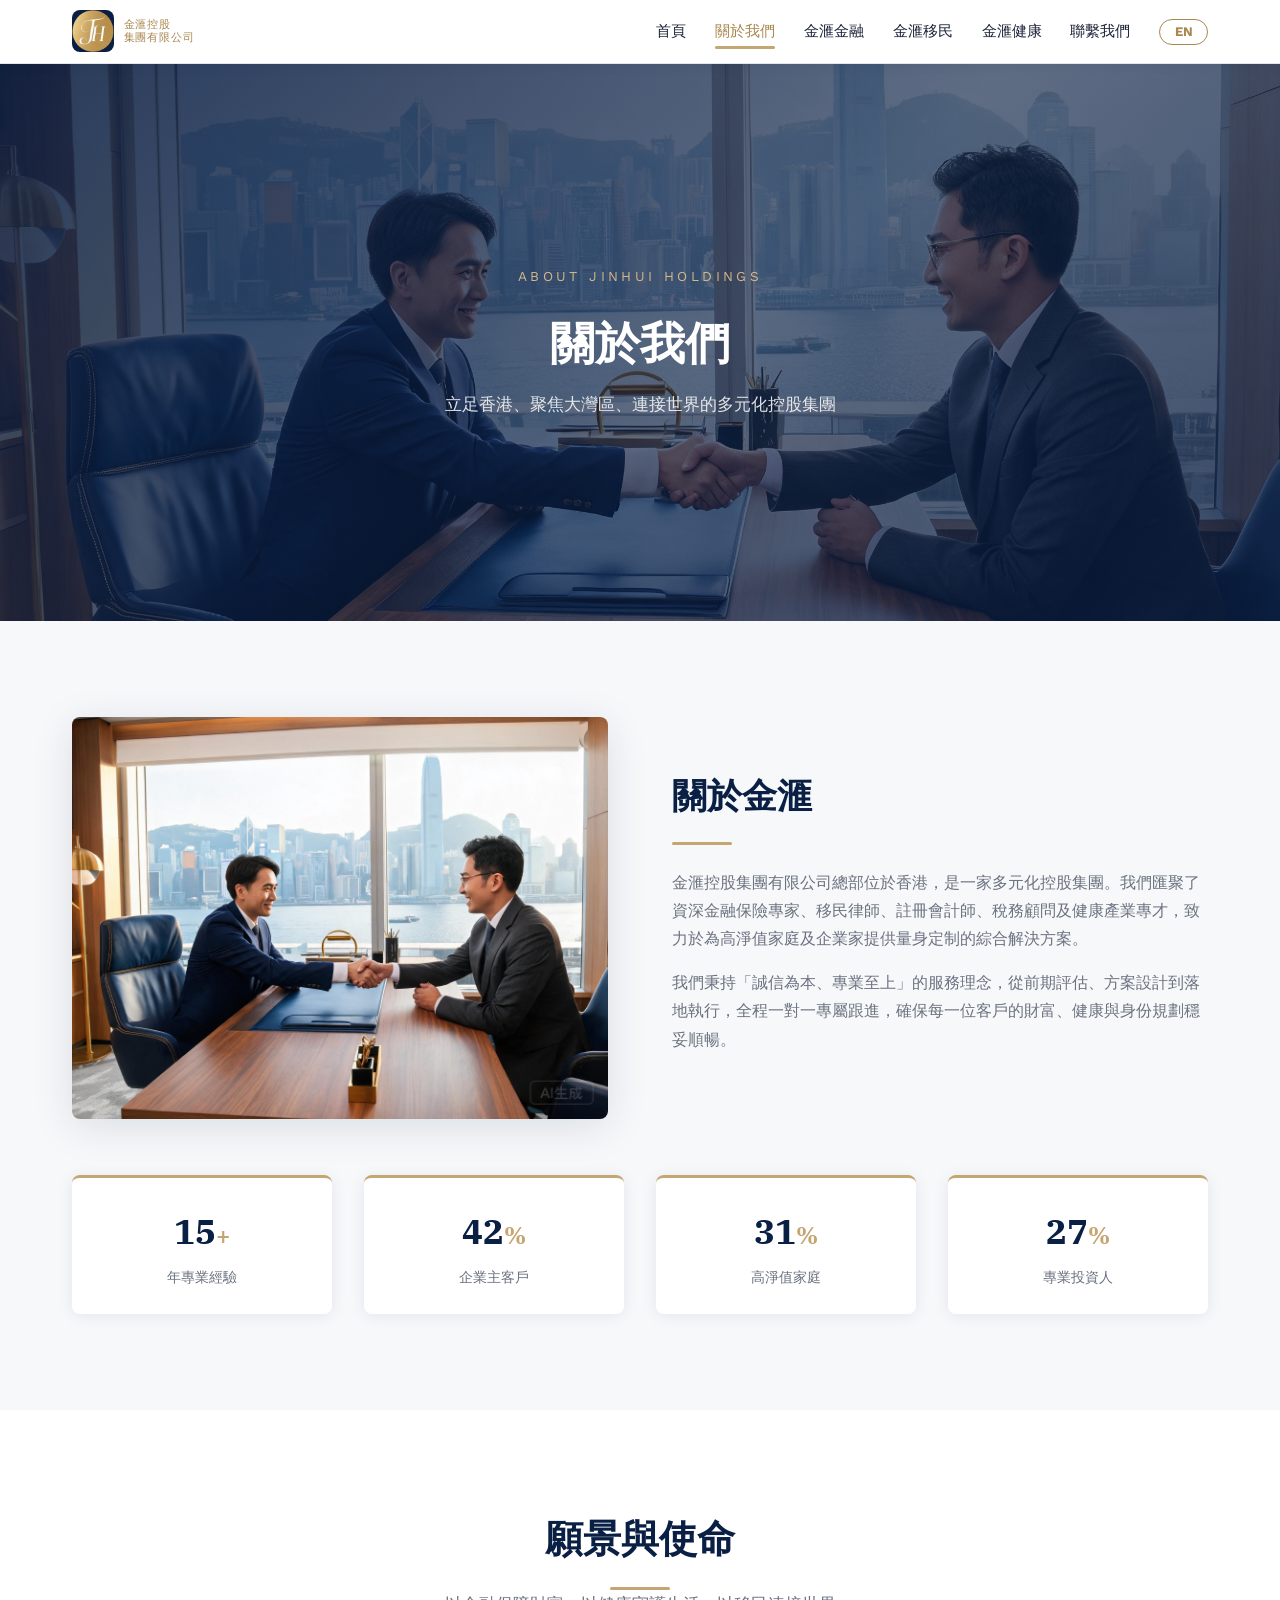
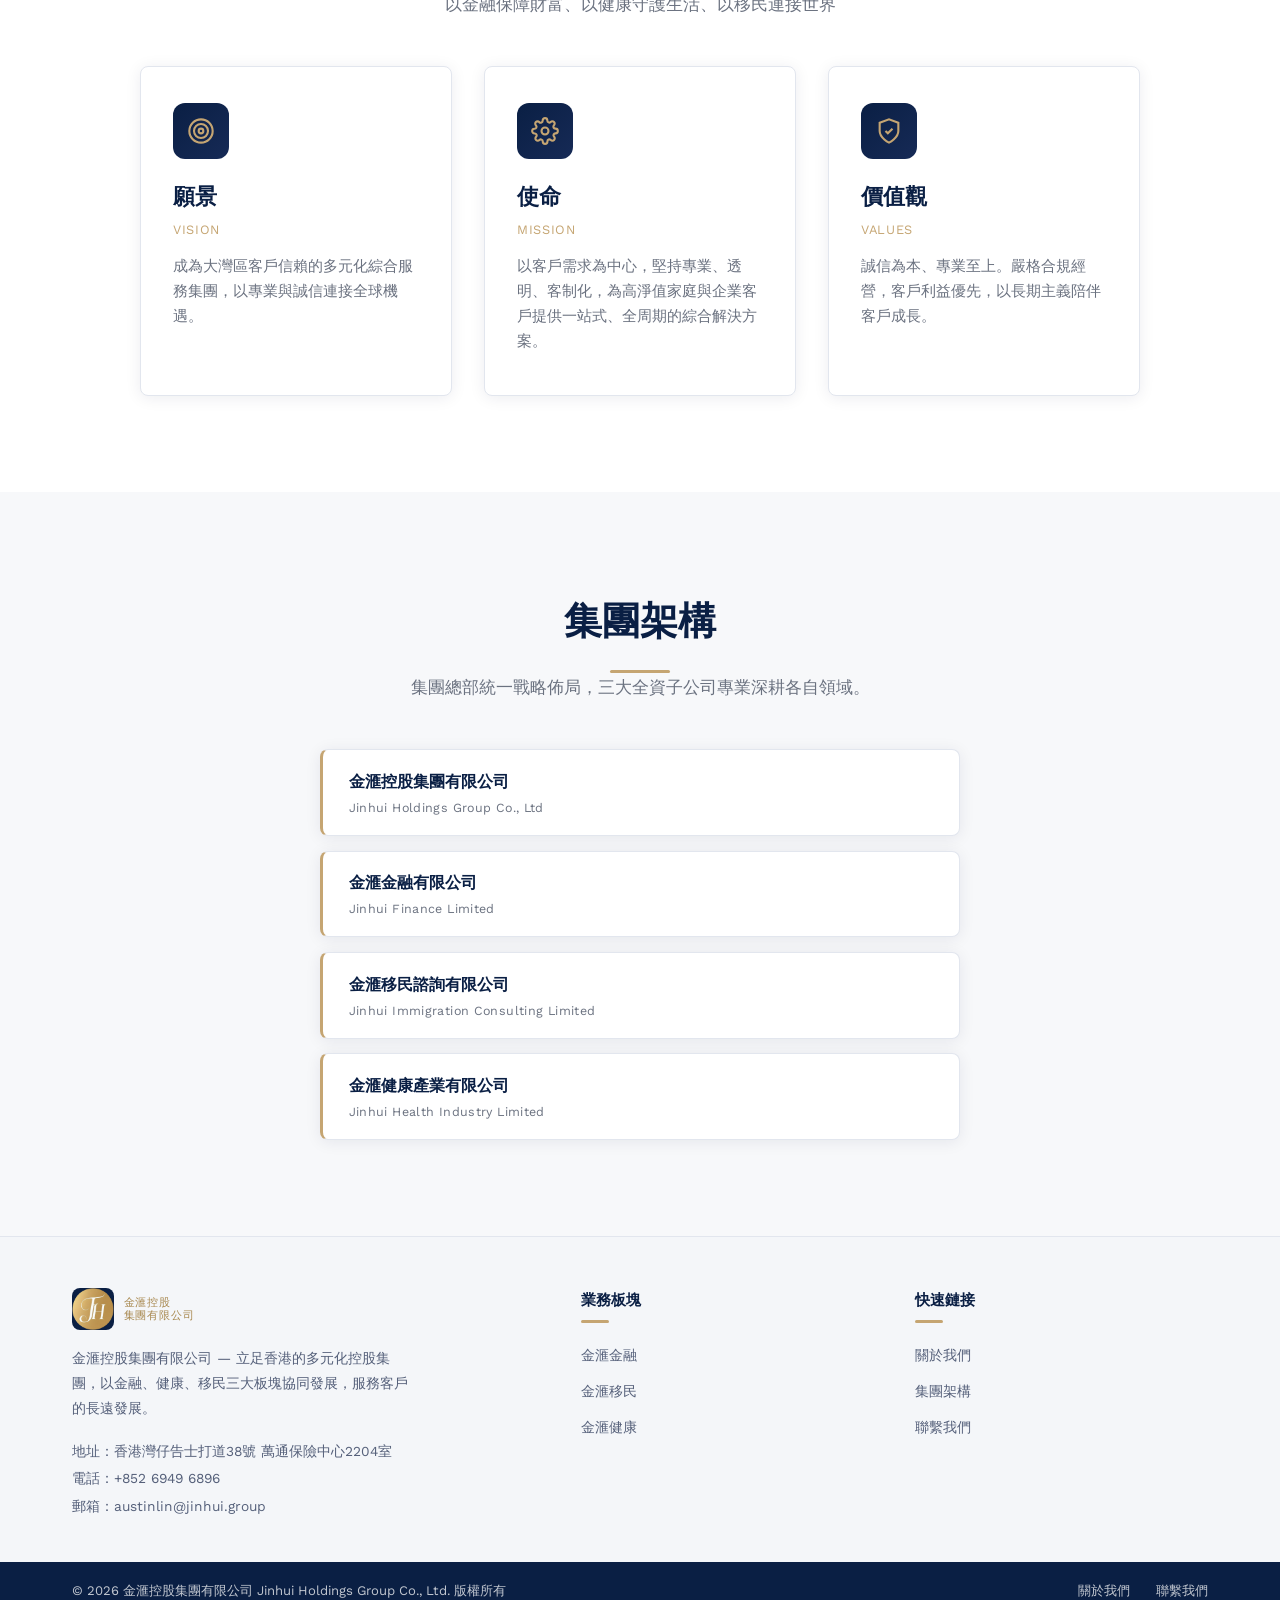
==== commit 4d48e803: "feat: 上线金滙控股官网新版部署包 - 用 13-jinhuihealth 的部署包全量替换站点文件 - 新增 404 页、本地字体、首页/金融/联系页新配图 - 自定义域名改为 www.jinh" ====
--- a/about.html
+++ b/about.html
@@ -6,8 +6,8 @@
 <title>關於我們 | 金滙控股集團</title>
 <meta name="description" content="金滙控股集團有限公司 — 總部位於香港的多元化控股集團，全資控股金滙金融、金滙移民諮詢、金滙健康產業三大子公司。" data-page-node-id="Y9VOPil4fR7sx3RxsmXLaq">
 <link rel="stylesheet" href="css/style.css" data-page-node-id="nHeb1oRttQOde43OFJscnE">
-<link rel="icon" type="image/png" sizes="32x32" href="assets/favicon-32.png">
-<link rel="icon" type="image/png" sizes="64x64" href="assets/favicon-64.png">
+<link rel="icon" type="image/png" sizes="32x32" href="assets/favicon-32.png?v=3">
+<link rel="icon" type="image/png" sizes="64x64" href="assets/favicon-64.png?v=3">
 <link rel="apple-touch-icon" href="assets/apple-touch-icon.png">
 </head>
 <body data-page-node-id="IwJy9JYKHjtKVmtMdqn34Z">
@@ -15,7 +15,7 @@
 <nav id="navbar">
   <div class="nav-inner">
     <a href="index.html" class="logo">
-      <div class="logo-icon"><img src="assets/logo-emblem.png" alt="JH"></div>
+      <div class="logo-icon"><img src="assets/logo-emblem.png?v=3" alt="JH"></div>
       <div class="logo-text">
         <span data-zh="金滙控股" data-en="Jinhui Holdings">金滙控股</span>
         <span data-zh="集團有限公司" data-en="GROUP CO., LIMITED">集團有限公司</span>
@@ -161,25 +161,12 @@
   </div>
 </section>
 
-<!-- CTA -->
-<section class="section" data-page-node-id="mu9Jpg04T5K9pk4wYqOCF4">
-  <div class="container" data-page-node-id="AWJeKLadE6EzgHLDf7PBrQ">
-    <div class="cta-band fade-up" data-page-node-id="55FTxEmUdrMtnc5KKDs0Bo">
-      <h2 data-zh="期待與您攜手同行" data-en="Looking Forward to Working with You" data-page-node-id="iUd6FWKczuihdHpkxuBHvb">期待與您攜手同行</h2>
-      <p data-zh="歡迎垂詢，我們將在一個工作日內回復。" data-en="Feel free to reach out — we will respond within one business day." data-page-node-id="ewp4nYwsQjGQ9FCwkrSEKh">
-        歡迎垂詢，我們將在一個工作日內回復。
-      </p>
-      <a href="contact.html" class="btn btn-gold" data-zh="聯繫我們" data-en="Contact Us" data-page-node-id="x3l5S80Cc9rxeRhxIbh6ps">聯繫我們</a>
-    </div>
-  </div>
-</section>
-
 <footer class="site-footer">
   <div class="container">
     <div class="footer-grid">
       <div class="footer-brand">
         <a href="index.html" class="logo">
-          <div class="logo-icon"><img src="assets/logo-emblem.png" alt="JH"></div>
+          <div class="logo-icon"><img src="assets/logo-emblem.png?v=3" alt="JH"></div>
           <div class="logo-text">
             <span data-zh="金滙控股" data-en="Jinhui Holdings">金滙控股</span>
             <span data-zh="集團有限公司" data-en="GROUP CO., LIMITED">集團有限公司</span>
--- a/css/style.css
+++ b/css/style.css
@@ -527,7 +527,6 @@
   box-shadow: var(--shadow-lg);
 }
 .product-visual .bottle { font-size: 4rem; margin-bottom: 1rem; filter: drop-shadow(0 12px 18px rgba(0,0,0,0.35)); }
-.product-visual .product-photo { width: 100%; border-radius: var(--radius); display: block; margin-bottom: 1.6rem; box-shadow: 0 10px 32px rgba(0,0,0,0.35); }
 .product-visual h3 { font-family: var(--font-serif); font-size: 1.9rem; letter-spacing: 0.15em; color: var(--white); }
 .product-visual .sub { color: #9fd8cc; font-size: 0.8rem; letter-spacing: 0.2em; margin-bottom: 1.5rem; text-transform: uppercase; }
 .ph-cards { display: grid; grid-template-columns: repeat(3, 1fr); gap: 0.9rem; margin-top: 1.6rem; }
